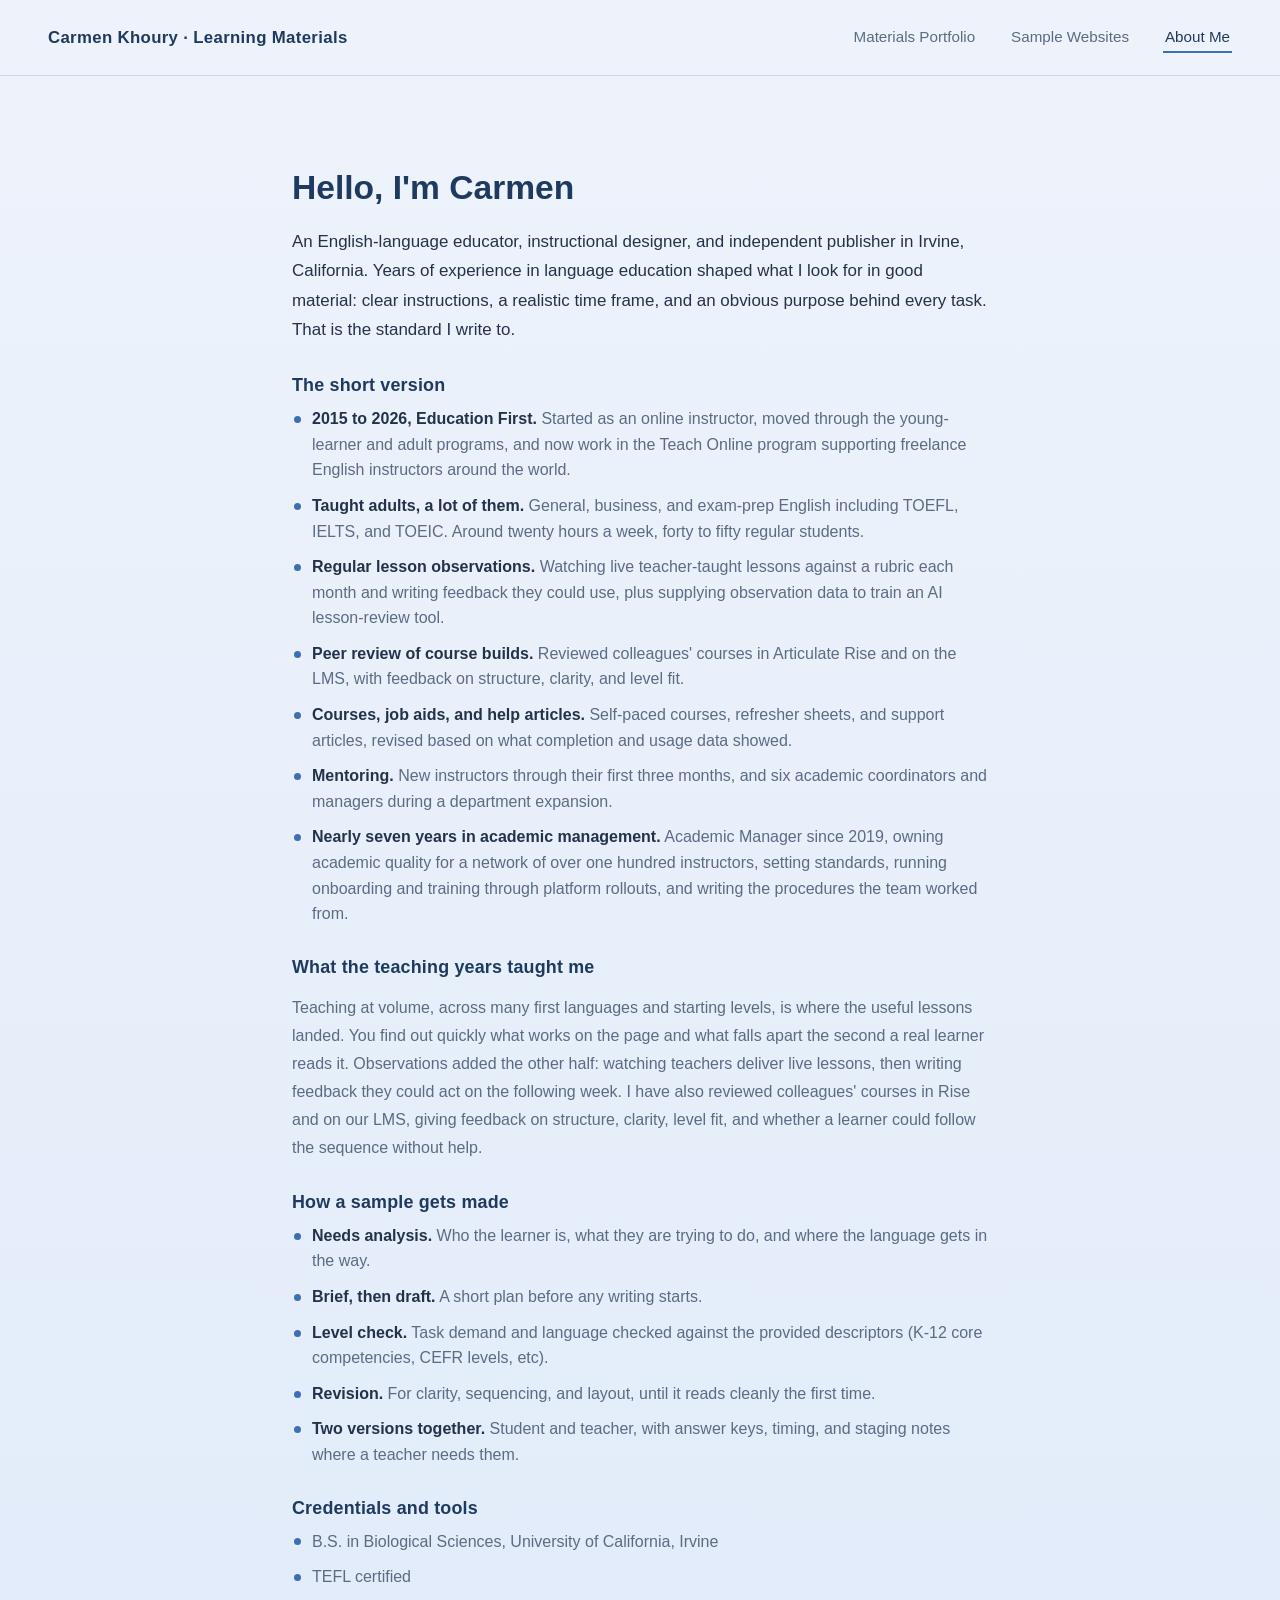
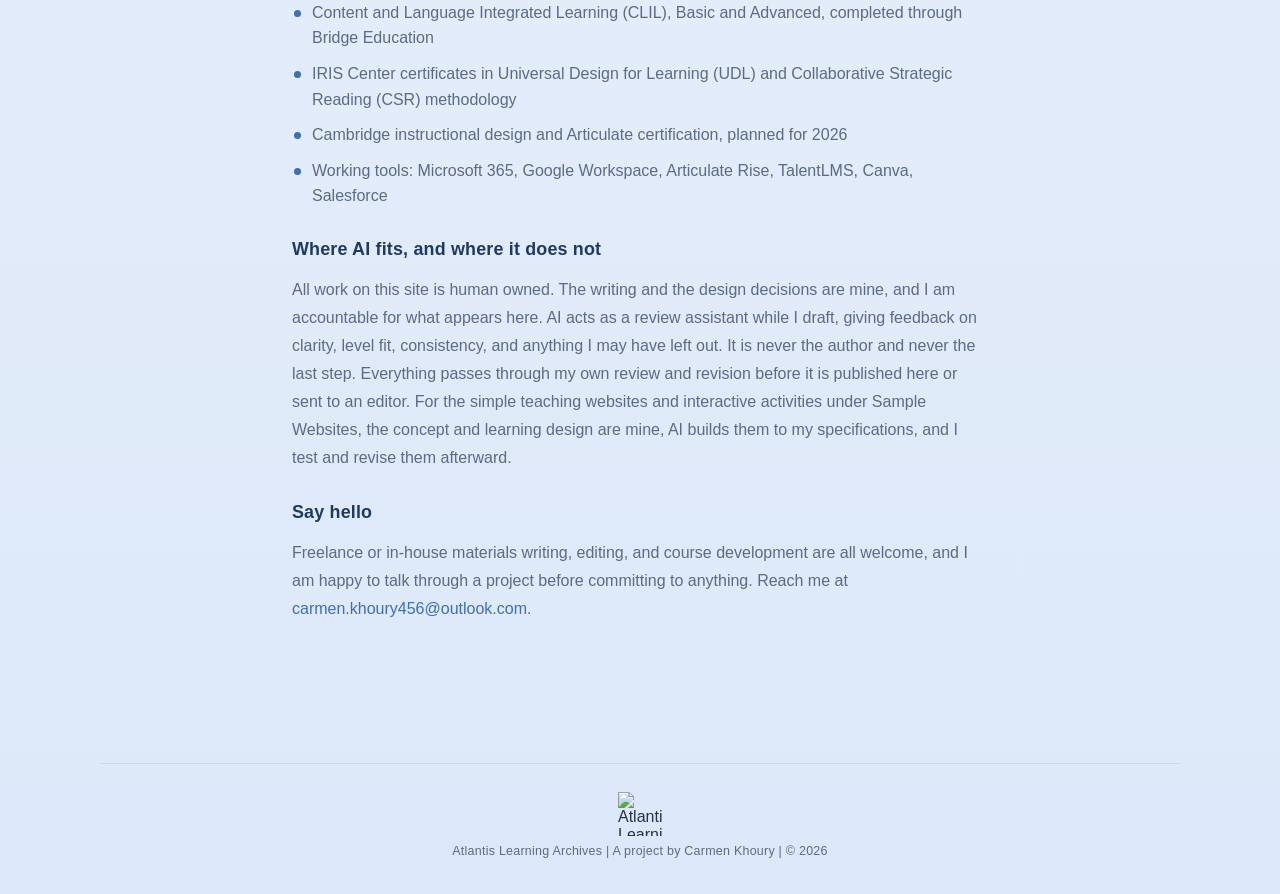
==== about.html @ 85cf46db "Add about.html" ====
<!DOCTYPE html>
<html lang="en">
<head>
<meta charset="UTF-8" />
<meta name="viewport" content="width=device-width, initial-scale=1.0" />
<title>About Me | Carmen Khoury</title>
<link rel="stylesheet" href="styles.css?v=3" />
</head>
<body>

<header class="site-header">
  <div class="brand">Carmen Khoury &middot; Learning Materials</div>
  <nav class="site-nav">
    <a href="index.html">Materials Portfolio</a>
    <a href="sample-websites.html">Sample Websites</a>
    <a href="about.html" class="active">About Me</a>
  </nav>
</header>

<div class="page-content">
  <h1>Hello, I'm Carmen</h1>

  <p class="lede">
    An English-language educator, instructional designer, and independent publisher in Irvine, California. Years of experience in
    language education shaped what I look for in good material: clear instructions, a realistic time frame, and an
    obvious purpose behind every task. That is the standard I write to.
  </p>

  <h2>The short version</h2>
  <ul class="facts">
    <li><strong>2015 to 2026, Education First.</strong> Started as an online instructor, moved through the
      young-learner and adult programs, and now work in the Teach Online program supporting freelance English
      instructors around the world.</li>
    <li><strong>Taught adults, a lot of them.</strong> General, business, and exam-prep English including TOEFL,
      IELTS, and TOEIC. Around twenty hours a week, forty to fifty regular students.</li>
    <li><strong>Regular lesson observations.</strong> Watching live teacher-taught lessons against a rubric each
      month and writing feedback they could use, plus supplying observation data to train an AI lesson-review
      tool.</li>
    <li><strong>Peer review of course builds.</strong> Reviewed colleagues' courses in Articulate Rise and on the
      LMS, with feedback on structure, clarity, and level fit.</li>
    <li><strong>Courses, job aids, and help articles.</strong> Self-paced courses, refresher sheets, and support
      articles, revised based on what completion and usage data showed.</li>
    <li><strong>Mentoring.</strong> New instructors through their first three months, and six academic
      coordinators and managers during a department expansion.</li>
    <li><strong>Nearly seven years in academic management.</strong> Academic Manager since 2019, owning academic
      quality for a network of over one hundred instructors, setting standards, running onboarding and training
      through platform rollouts, and writing the procedures the team worked from.</li>
  </ul>

  <h2>What the teaching years taught me</h2>
  <p>
    Teaching at volume, across many first languages and starting levels, is where the useful lessons landed. You
    find out quickly what works on the page and what falls apart the second a real learner reads it. Observations
    added the other half: watching teachers deliver live lessons, then writing feedback they could act on the
    following week. I have also reviewed colleagues' courses in Rise and on our LMS, giving feedback on structure,
    clarity, level fit, and whether a learner could follow the sequence without help.
  </p>

  <h2>How a sample gets made</h2>
  <ul class="facts">
    <li><strong>Needs analysis.</strong> Who the learner is, what they are trying to do, and where the language
      gets in the way.</li>
    <li><strong>Brief, then draft.</strong> A short plan before any writing starts.</li>
    <li><strong>Level check.</strong> Task demand and language checked against the provided descriptors (K-12 core competencies, CEFR levels, etc).</li>
    <li><strong>Revision.</strong> For clarity, sequencing, and layout, until it reads cleanly the first time.</li>
    <li><strong>Two versions together.</strong> Student and teacher, with answer keys, timing, and staging notes
      where a teacher needs them.</li>
  </ul>

  <h2>Credentials and tools</h2>
  <ul class="facts">
    <li>B.S. in Biological Sciences, University of California, Irvine</li>
    <li>TEFL certified</li>
    <li>Content and Language Integrated Learning (CLIL), Basic and Advanced, completed through Bridge
      Education</li>
    <li>IRIS Center certificates in Universal Design for Learning (UDL) and Collaborative Strategic Reading (CSR)
      methodology</li>
    <li>Cambridge instructional design and Articulate certification, planned for 2026</li>
    <li>Working tools: Microsoft 365, Google Workspace, Articulate Rise, TalentLMS, Canva, Salesforce</li>
  </ul>

  <h2>Where AI fits, and where it does not</h2>
  <p>
    All work on this site is human owned. The writing and the design decisions are mine, and I am accountable for
    what appears here. AI acts as a review assistant while I draft, giving feedback on clarity, level fit,
    consistency, and anything I may have left out. It is never the author and never the last step. Everything
    passes through my own review and revision before it is published here or sent to an editor. For the simple
    teaching websites and interactive activities under Sample Websites, the concept and learning design are mine,
    AI builds them to my specifications, and I test and revise them afterward.
  </p>

  <h2>Say hello</h2>
  <p>
    Freelance or in-house materials writing, editing, and course development are all welcome, and I am happy to
    talk through a project before committing to anything. Reach me at
    <a href="mailto:carmen.khoury456@outlook.com">carmen.khoury456@outlook.com</a>.
  </p>
</div>

<footer class="site-footer">
  <p class="atlantis-credit"><img src="assets/img/atlantis-insignia.png?v=2" alt="Atlantis Learning Archives insignia"><span>Atlantis Learning Archives | A project by Carmen Khoury | © 2026</span></p>
</footer>

</body>
</html>
---- styles.css ----
/* ================================
   Publishing Portfolio — Shared Styles
   Theme: Light Mystic Blue
================================ */

:root {
  --bg-top: #eef3fb;
  --bg-bottom: #dce8f9;
  --card-bg: #ffffff;
  --card-hover-bg: #dbe9fb;
  --accent: #3d6fb4;
  --accent-dark: #1f3a5f;
  --text-main: #23324a;
  --text-muted: #5b6b84;
  --border: #c7d9f0;
  --shadow: 0 6px 18px rgba(31, 58, 95, 0.08);
  --shadow-hover: 0 14px 30px rgba(31, 58, 95, 0.18);
  --radius: 14px;
}

* {
  box-sizing: border-box;
}

html, body {
  margin: 0;
  padding: 0;
  font-family: "Helvetica Neue", Arial, "Segoe UI", sans-serif;
  color: var(--text-main);
  background: linear-gradient(180deg, var(--bg-top) 0%, var(--bg-bottom) 100%);
  min-height: 100vh;
  scroll-behavior: smooth;
}

a {
  text-decoration: none;
  color: inherit;
}

/* ---------- Nav ---------- */
.site-header {
  position: sticky;
  top: 0;
  z-index: 100;
  display: flex;
  align-items: center;
  justify-content: space-between;
  padding: 22px 48px;
  background: rgba(238, 243, 251, 0.85);
  backdrop-filter: blur(8px);
  border-bottom: 1px solid var(--border);
}

.brand {
  font-size: 1.05rem;
  font-weight: 700;
  color: var(--accent-dark);
  letter-spacing: 0.02em;
}

.site-nav {
  display: flex;
  gap: 32px;
}

.site-nav a {
  font-size: 0.95rem;
  font-weight: 500;
  color: var(--text-muted);
  padding: 6px 2px;
  border-bottom: 2px solid transparent;
  transition: color 0.2s ease, border-color 0.2s ease;
}

.site-nav a:hover,
.site-nav a.active {
  color: var(--accent-dark);
  border-bottom-color: var(--accent);
}

/* ---------- Hero ---------- */
.hero {
  max-width: 860px;
  margin: 0 auto;
  padding: 72px 32px 40px;
  text-align: center;
}

.hero h1 {
  font-size: 2.4rem;
  line-height: 1.25;
  color: var(--accent-dark);
  margin-bottom: 18px;
}

.hero p {
  font-size: 1.05rem;
  color: var(--text-muted);
  line-height: 1.7;
}

/* ---------- Section ---------- */
.section-heading {
  max-width: 860px;
  margin: 0 auto;
  padding: 0 32px 28px;
  text-align: center;
}

.section-heading .eyebrow {
  font-size: 0.85rem;
  font-weight: 700;
  text-transform: uppercase;
  letter-spacing: 0.08em;
  color: var(--accent);
  margin-bottom: 8px;
  display: block;
}

.section-heading h2 {
  font-size: 1.8rem;
  color: var(--accent-dark);
  margin: 0;
}

/* ================================
   Project Tabs
================================ */
.project-tabs {
  display: flex;
  flex-wrap: wrap;
  justify-content: center;
  gap: 10px;
  max-width: 1200px;
  margin: 0 auto 36px;
  padding: 0 32px;
}

.tab-button {
  font-family: inherit;
  font-size: 0.88rem;
  font-weight: 600;
  color: var(--text-muted);
  background: var(--card-bg);
  border: 1px solid var(--border);
  border-radius: 999px;
  padding: 10px 20px;
  cursor: pointer;
  transition: background-color 0.2s ease, color 0.2s ease, border-color 0.2s ease, box-shadow 0.2s ease;
}

.tab-button:hover {
  border-color: var(--accent);
  color: var(--accent-dark);
  box-shadow: var(--shadow);
}

.tab-button.active {
  background: var(--accent);
  color: #ffffff;
  border-color: var(--accent);
  box-shadow: var(--shadow-hover);
}

/* ================================
   Panel Stage (one project at a time)
================================ */
.panel-stage {
  max-width: 900px;
  margin: 0 auto;
  padding: 0 32px 90px;
}

.project-panel {
  background: var(--card-bg);
  border: 1px solid var(--border);
  border-radius: var(--radius);
  box-shadow: var(--shadow);
  padding: 40px 44px 36px;
  flex-direction: column;
  animation: panel-fade-in 0.3s ease;
  display: none;
}

.project-panel.active {
  display: flex;
}

@keyframes panel-fade-in {
  from { opacity: 0; transform: translateY(6px); }
  to { opacity: 1; transform: translateY(0); }
}

@media (prefers-reduced-motion: reduce) {
  .project-panel { animation: none; }
}

.project-panel .tag {
  font-size: 0.75rem;
  font-weight: 700;
  text-transform: uppercase;
  letter-spacing: 0.06em;
  color: var(--accent);
  margin-bottom: 12px;
}

.project-panel h3 {
  font-size: 1.55rem;
  color: var(--accent-dark);
  margin: 0 0 16px;
  line-height: 1.3;
}

.project-panel .summary {
  font-size: 0.98rem;
  color: var(--text-muted);
  line-height: 1.65;
  margin-bottom: 20px;
}

.subheading {
  font-size: 0.85rem;
  font-weight: 700;
  text-transform: uppercase;
  letter-spacing: 0.05em;
  color: var(--accent-dark);
  border-bottom: 1px solid var(--border);
  padding-bottom: 6px;
  margin: 22px 0 10px;
}

.objectives-list,
.materials-list {
  margin: 0 0 6px;
  padding-left: 20px;
  font-size: 0.92rem;
  color: var(--text-muted);
  line-height: 1.6;
}

.objectives-list li,
.materials-list li {
  margin-bottom: 6px;
}

.cefr-note,
.design-rationale {
  font-size: 0.92rem;
  color: var(--text-muted);
  line-height: 1.6;
  background: var(--card-hover-bg);
  border-left: 3px solid var(--accent);
  padding: 12px 16px;
  border-radius: 8px;
  margin: 0 0 6px;
}

.design-rationale {
  background: transparent;
  border-left: 3px solid var(--border);
  font-style: italic;
}

.project-panel .editor-heading {
  font-size: 0.8rem;
  font-weight: 700;
  color: var(--text-main);
  margin: 22px 0 6px;
}

.project-panel ul {
  margin: 0 0 18px;
  padding-left: 18px;
  font-size: 0.88rem;
  color: var(--text-muted);
  line-height: 1.55;
}

.project-panel ul li {
  margin-bottom: 5px;
}

.skills-showcased {
  display: flex;
  flex-wrap: wrap;
  gap: 8px;
  margin: 6px 0 20px;
}

.skill-tag {
  display: inline-block;
  background: var(--accent-dark);
  color: #ffffff;
  font-size: 0.75rem;
  font-weight: 600;
  padding: 6px 14px;
  border-radius: 999px;
  white-space: nowrap;
}

.project-preview {
  width: 100%;
  max-width: 520px;
  height: auto;
  border-radius: var(--radius);
  border: 1px solid var(--border);
  box-shadow: var(--shadow);
  margin: 10px 0 20px;
  display: block;
}

.attribution-note {
  font-size: 0.78rem;
  color: var(--text-muted);
  line-height: 1.5;
  margin: 10px 0;
}

.file-specs {
  font-size: 0.82rem;
  font-weight: 600;
  color: var(--text-main);
  margin: 4px 0 18px;
}

.pdf-button {
  display: inline-block;
  text-align: center;
  background: var(--accent);
  color: #ffffff;
  font-size: 0.9rem;
  font-weight: 600;
  padding: 12px 22px;
  border-radius: 8px;
  transition: background-color 0.2s ease;
  margin-top: auto;
  align-self: flex-start;
}

.pdf-button:hover {
  background: var(--accent-dark);
}

/* ---------- Generic page content (About / Sample Websites) ---------- */
.page-content {
  max-width: 760px;
  margin: 0 auto;
  padding: 70px 32px 100px;
}

.page-content h1 {
  font-size: 2.1rem;
  color: var(--accent-dark);
  margin-bottom: 20px;
}

.page-content p {
  font-size: 1rem;
  color: var(--text-muted);
  line-height: 1.75;
  margin-bottom: 16px;
}

.site-card {
  background: var(--card-bg);
  border: 1px solid var(--border);
  border-radius: var(--radius);
  box-shadow: var(--shadow);
  padding: 22px 24px;
  margin-bottom: 18px;
  transition: transform 0.25s ease, background-color 0.25s ease, box-shadow 0.25s ease;
}

.site-card:hover {
  transform: translateY(-6px);
  background-color: var(--card-bg);
  border-color: var(--accent);
  box-shadow: var(--shadow-hover);
}

.site-card h3 {
  margin: 0 0 8px;
  color: var(--accent-dark);
}

.site-card p {
  margin: 0;
  font-size: 0.92rem;
}

.footer {
  text-align: center;
  padding: 30px;
  font-size: 0.8rem;
  color: var(--text-muted);
}

/* ---------- Responsive ---------- */
@media (max-width: 900px) {
  .project-tabs {
    justify-content: flex-start;
    overflow-x: auto;
    flex-wrap: nowrap;
    padding-bottom: 6px;
  }
  .tab-button {
    flex: 0 0 auto;
  }
  .panel-stage {
    padding: 0 20px 70px;
  }
  .project-panel {
    padding: 28px 22px 26px;
  }
  .site-header {
    padding: 18px 24px;
  }
  .site-nav {
    gap: 18px;
  }
}

/* ---------- About / inner page subheadings ---------- */
.page-content h2 {
  font-size: 1.12rem;
  color: var(--accent-dark);
  margin: 30px 0 8px;
  letter-spacing: 0.01em;
}

.page-content a {
  color: var(--accent);
}

/* ---------- About page lede and fact lists ---------- */
.page-content .lede {
  font-size: 1.06rem;
  color: var(--text-main);
  margin-bottom: 6px;
}

.page-content ul.facts {
  list-style: none;
  padding-left: 0;
  margin: 10px 0 4px;
}

.page-content ul.facts li {
  position: relative;
  padding-left: 20px;
  margin-bottom: 10px;
  color: var(--text-muted);
  line-height: 1.6;
}

.page-content ul.facts li::before {
  content: "";
  position: absolute;
  left: 2px;
  top: 0.62em;
  width: 7px;
  height: 7px;
  border-radius: 50%;
  background: var(--accent);
}

.page-content ul.facts li strong {
  color: var(--text-main);
}

/* ---------- Featured site card ---------- */
.site-card--feature { padding: 28px 32px 24px; }
.site-card .sc-kicker {
  display: inline-block; font-size: 0.72rem; font-weight: 700; letter-spacing: 0.08em;
  text-transform: uppercase; color: var(--accent); margin-bottom: 8px;
}
.site-card p.sc-lede { font-size: 0.98rem; margin: 0 0 20px; max-width: 68ch; }
.sc-phases {
  list-style: none; padding: 0; margin: 0 0 20px;
  display: grid; grid-template-columns: repeat(5, 1fr); gap: 8px; counter-reset: ph;
}
.sc-phases li {
  counter-increment: ph; background: var(--bg-top); border: 1px solid var(--border);
  border-radius: 10px; padding: 10px 12px; font-size: 0.8rem; color: var(--text-muted); line-height: 1.35;
}
.sc-phases li::before {
  content: counter(ph); display: inline-grid; place-items: center; width: 20px; height: 20px;
  border-radius: 50%; background: var(--card-bg); border: 1px solid var(--border);
  font-size: 0.7rem; font-weight: 700; color: var(--accent); margin-bottom: 6px;
}
.sc-phases li b { display: block; color: var(--accent-dark); font-size: 0.88rem; margin-bottom: 2px; }
.sc-points { list-style: none; padding: 0; margin: 0 0 24px; }
.sc-points li {
  position: relative; padding-left: 18px; margin-bottom: 8px;
  font-size: 0.92rem; color: var(--text-muted); line-height: 1.55;
}
.sc-points li::before {
  content: ""; position: absolute; left: 2px; top: 0.6em;
  width: 7px; height: 7px; border-radius: 2px; background: var(--accent);
}
.sc-points li b { color: var(--text-main); }
.sc-links {
  display: flex; justify-content: center; flex-wrap: wrap; gap: 12px;
  padding-top: 20px; border-top: 1px solid var(--border);
}
.page-content a.sc-btn {
  display: inline-flex; align-items: center; gap: 8px; padding: 10px 20px;
  border-radius: 999px; border: 1px solid var(--accent); font-size: 0.9rem; font-weight: 600;
  color: var(--accent); background: var(--card-bg);
  transition: background-color .2s ease, color .2s ease, transform .2s ease;
}
.page-content a.sc-btn:hover { background: var(--card-hover-bg); transform: translateY(-1px); }
.page-content a.sc-btn--primary { background: var(--accent); color: #fff; }
.page-content a.sc-btn--primary:hover { background: var(--accent-dark); color: #fff; }
.page-content a.sc-btn:focus-visible { outline: 2px solid var(--accent-dark); outline-offset: 3px; }
.site-card p.sc-credit { text-align: center; font-size: 0.82rem; margin: 16px 0 0; }
.sc-credit span {
  display: inline-block; font-size: 0.68rem; font-weight: 700; letter-spacing: 0.08em; text-transform: uppercase;
  color: var(--accent-dark); background: var(--bg-top); border: 1px solid var(--border);
  border-radius: 999px; padding: 2px 10px; margin-right: 8px; vertical-align: 1px;
}
@media (max-width: 700px) {
  .site-card--feature { padding: 22px 20px 20px; }
  .sc-phases { grid-template-columns: 1fr 1fr; }
  .sc-phases li:last-child { grid-column: 1 / -1; }
  .sc-credit span { display: table; margin: 0 auto 6px; }
}

/* ---------- Atlantis Learning Archives credit ---------- */
.atlantis-credit {
  display: flex; flex-direction: column; align-items: center; gap: 8px;
  margin: 0 0 12px; text-align: center;
}
.atlantis-credit img { width: 44px; height: 44px; display: block; }
.atlantis-credit span { font-size: 0.78rem; letter-spacing: 0.02em; color: var(--text-muted); }

/* ---------- Shared Atlantis footer ---------- */
.site-footer {
  max-width: 1080px; margin: 24px auto 0; padding: 28px 24px 36px;
  border-top: 1px solid var(--border); text-align: center;
}
.site-footer .atlantis-credit { margin: 0; }
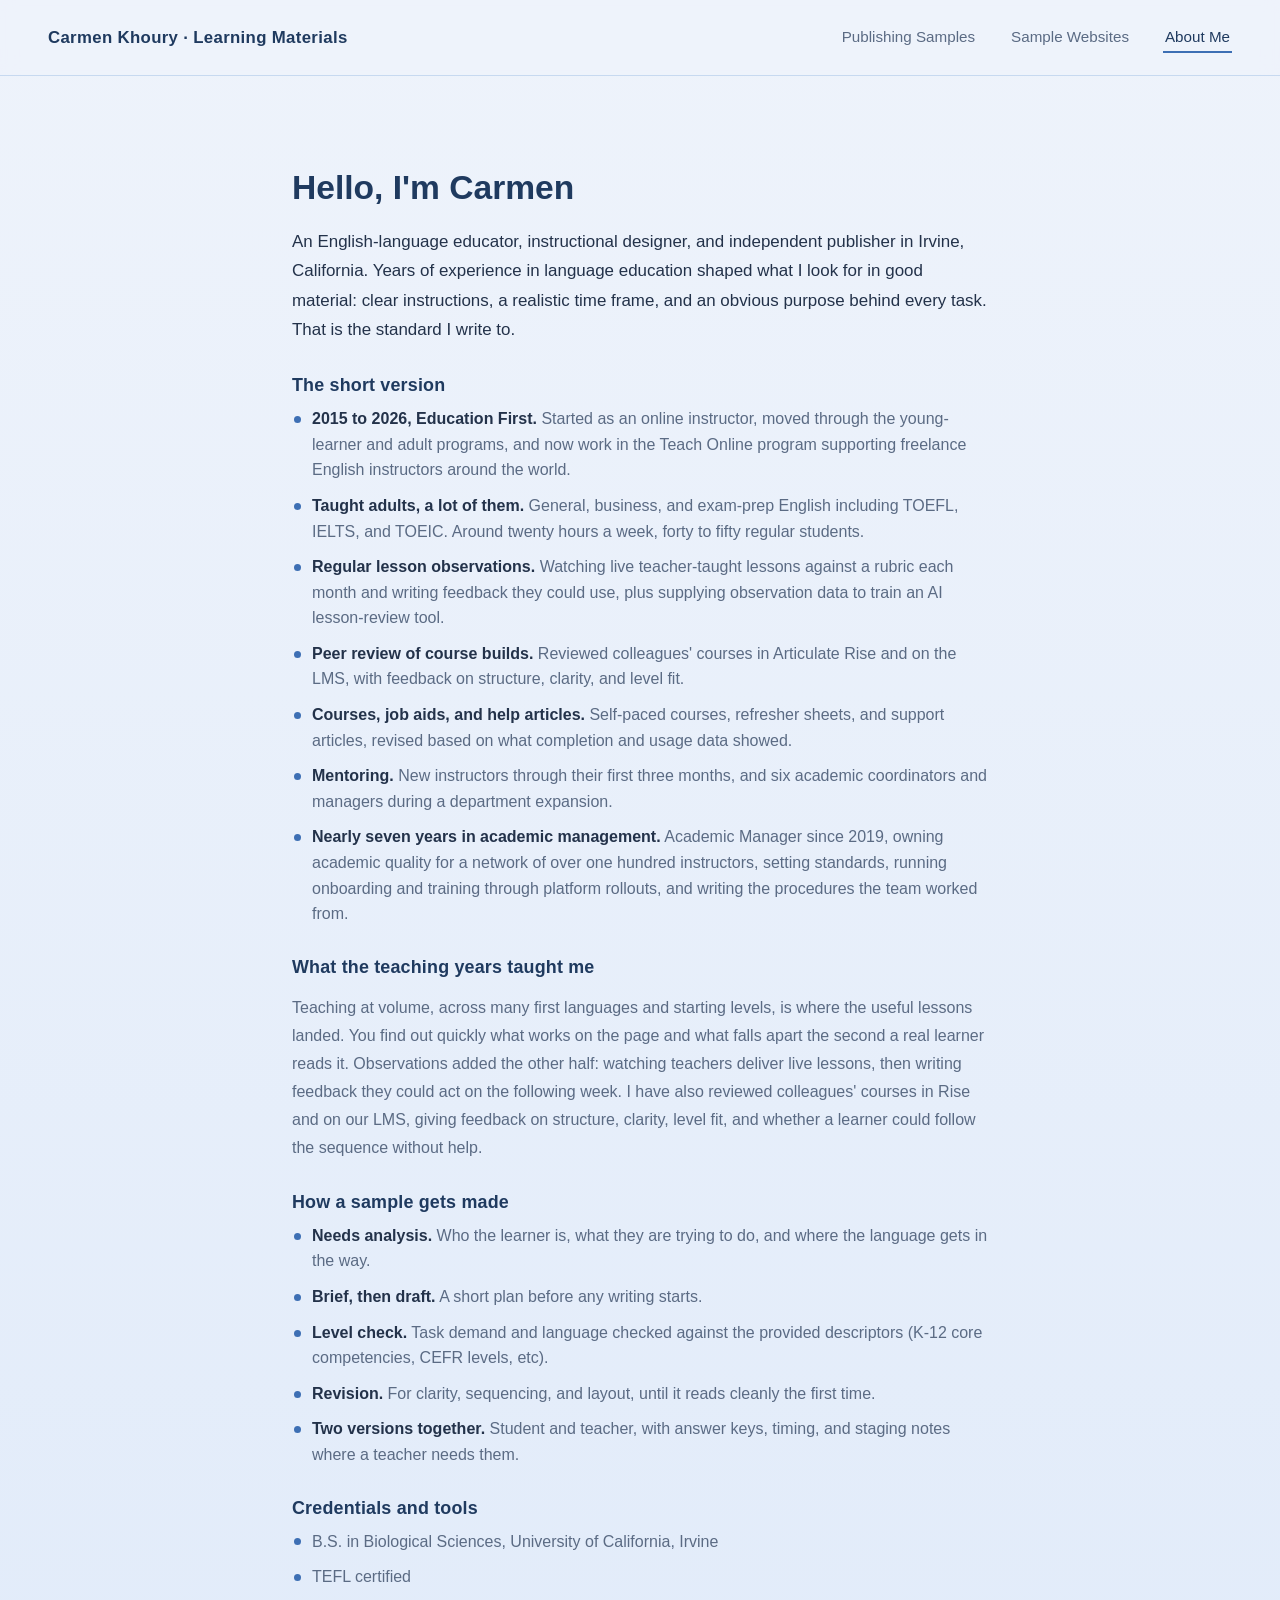
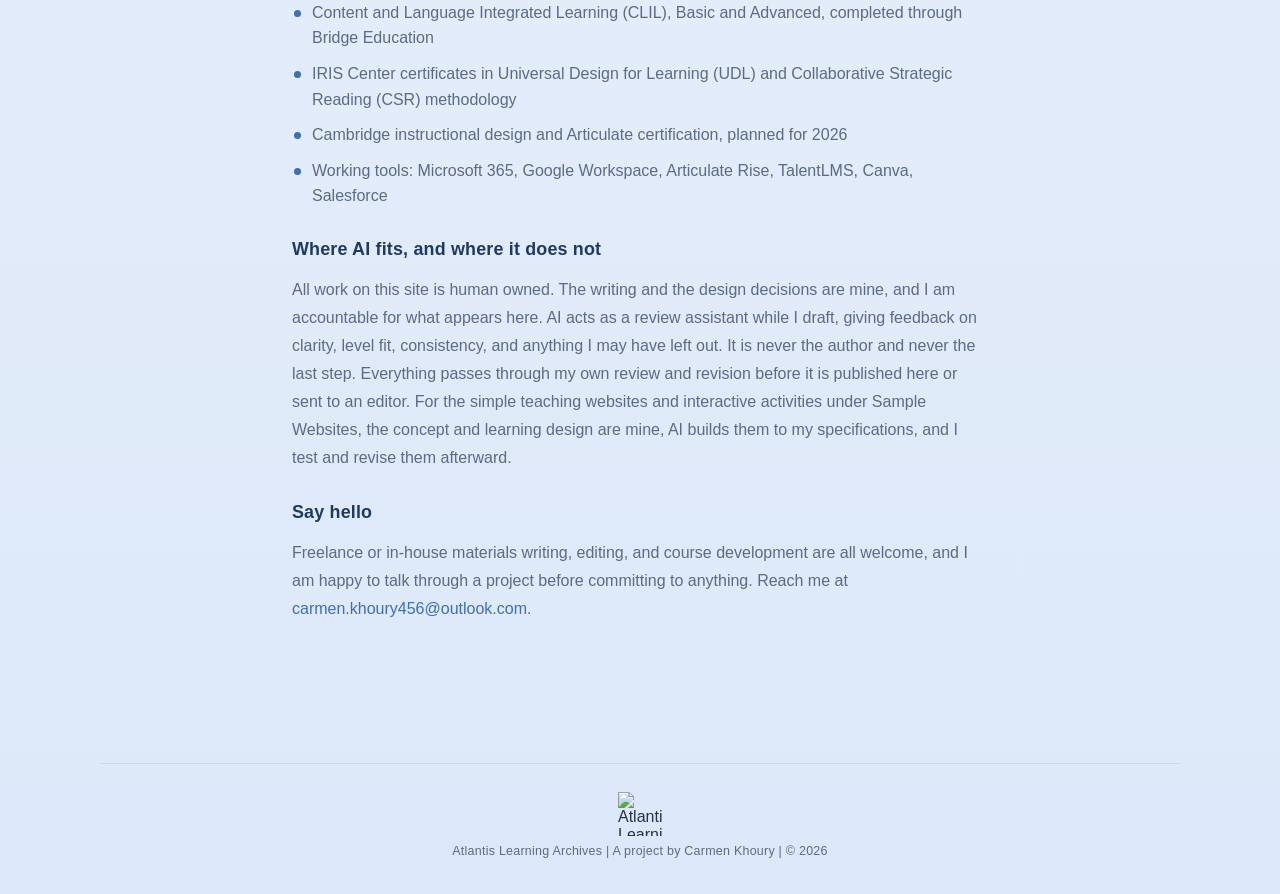
==== commit 2abac89f: "Center tabs, single orange-band site buttons, rename nav to Publishing Samples" ====
--- a/about.html
+++ b/about.html
@@ -11,7 +11,7 @@
 <header class="site-header">
   <div class="brand">Carmen Khoury &middot; Learning Materials</div>
   <nav class="site-nav">
-    <a href="index.html">Materials Portfolio</a>
+    <a href="index.html">Publishing Samples</a>
     <a href="sample-websites.html">Sample Websites</a>
     <a href="about.html" class="active">About Me</a>
   </nav>
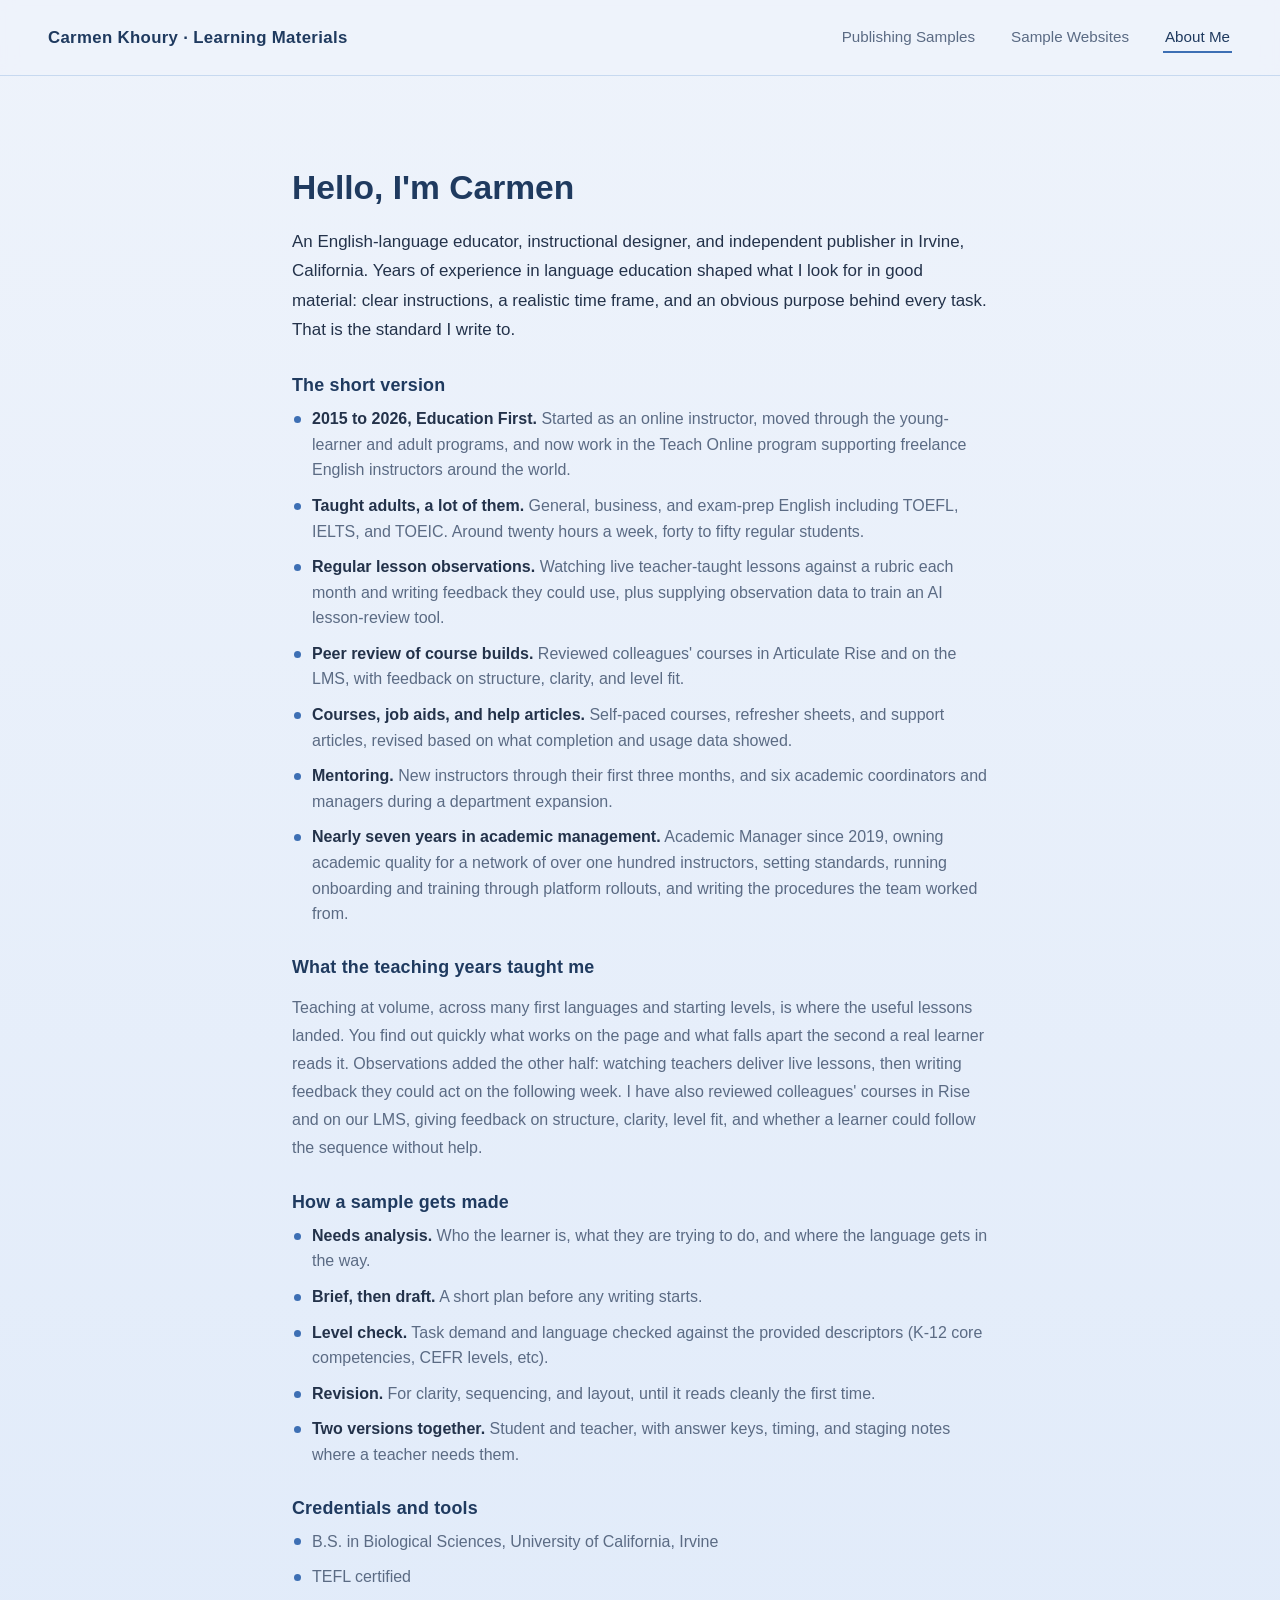
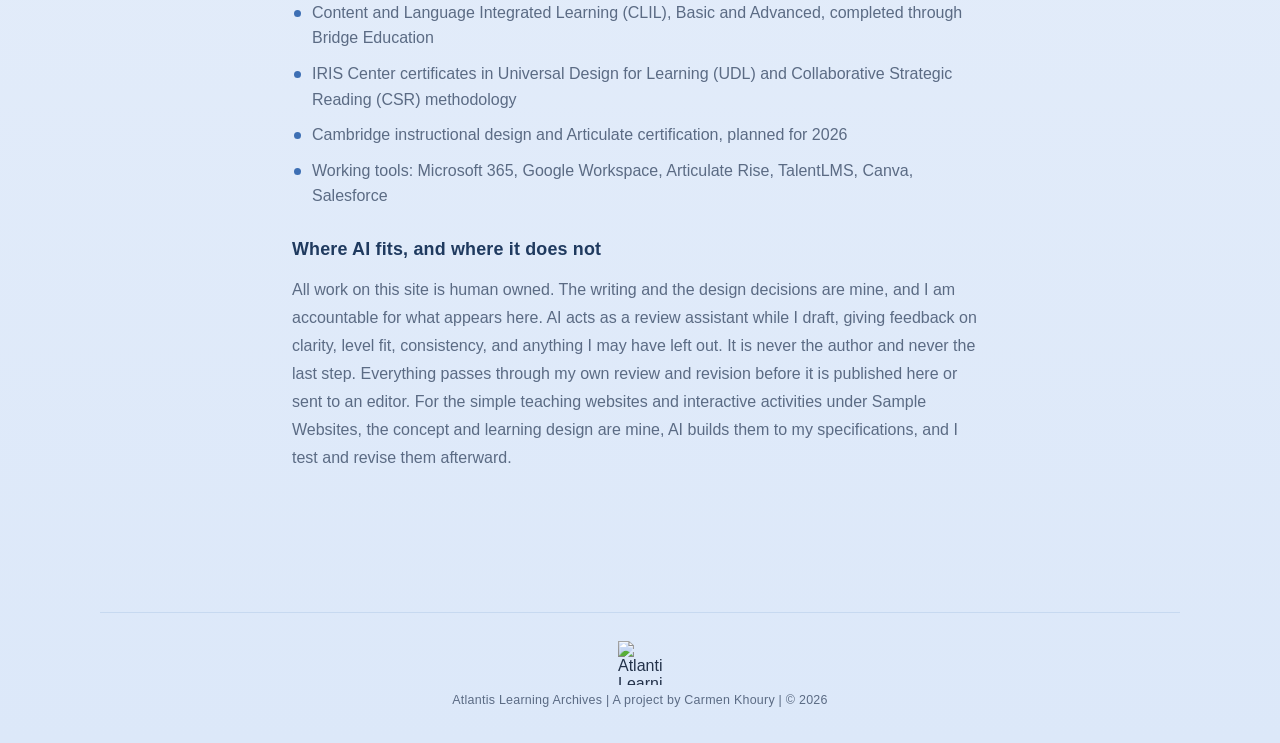
==== commit 2be61d02: "Update about.html" ====
--- a/about.html
+++ b/about.html
@@ -88,13 +88,6 @@
     teaching websites and interactive activities under Sample Websites, the concept and learning design are mine,
     AI builds them to my specifications, and I test and revise them afterward.
   </p>
-
-  <h2>Say hello</h2>
-  <p>
-    Freelance or in-house materials writing, editing, and course development are all welcome, and I am happy to
-    talk through a project before committing to anything. Reach me at
-    <a href="mailto:carmen.khoury456@outlook.com">carmen.khoury456@outlook.com</a>.
-  </p>
 </div>
 
 <footer class="site-footer">
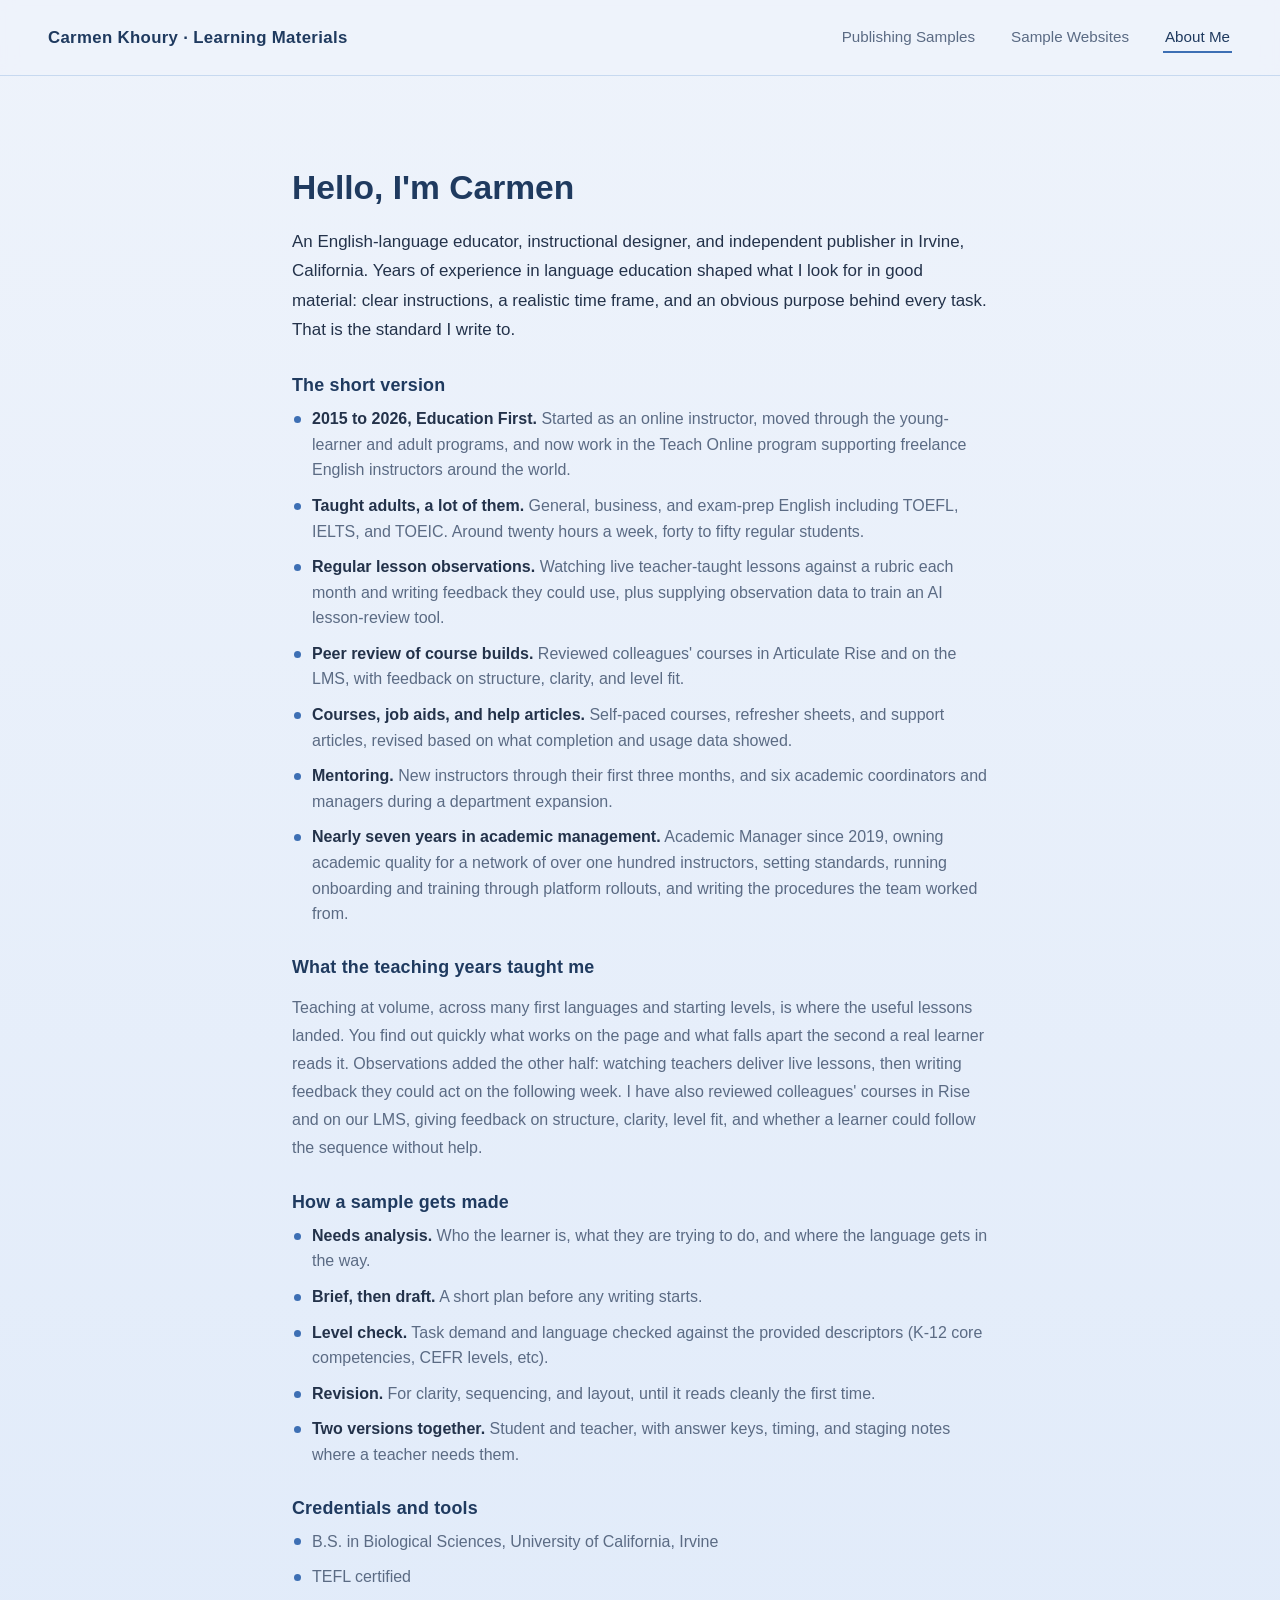
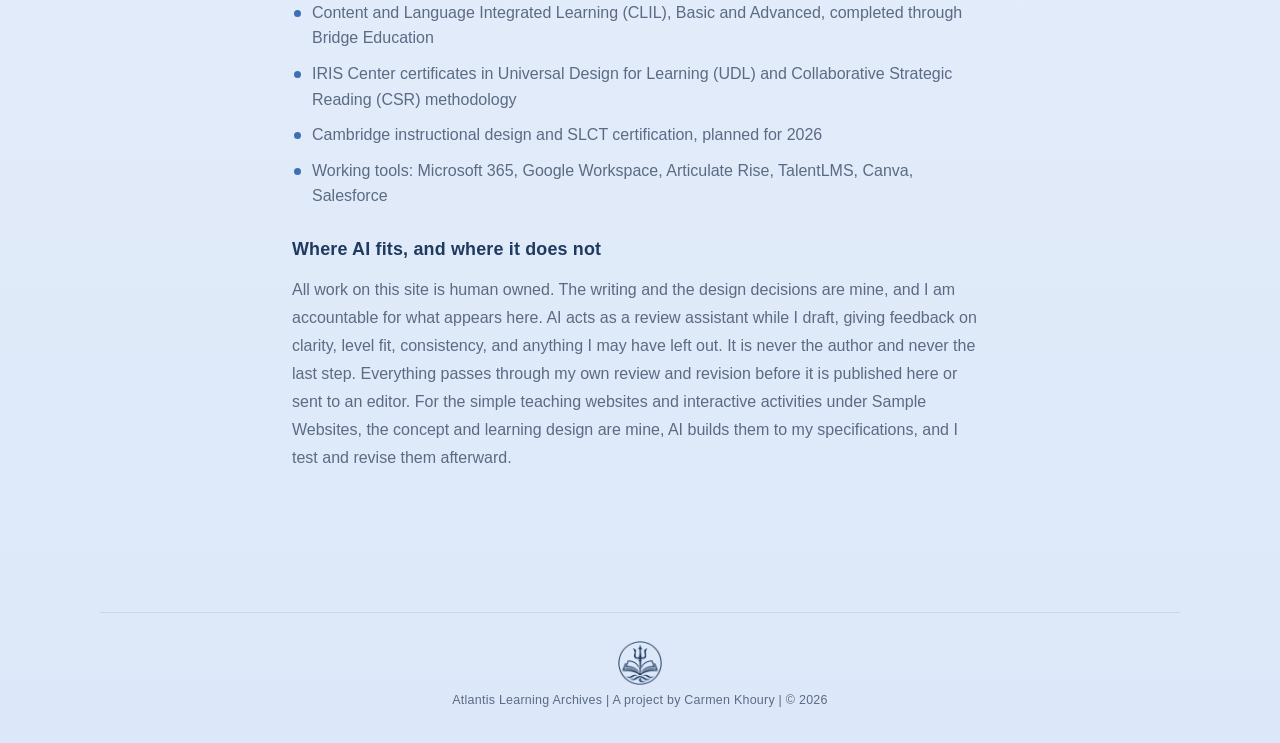
==== commit e0c0a8aa: "Update about.html" ====
--- a/about.html
+++ b/about.html
@@ -75,7 +75,7 @@
       Education</li>
     <li>IRIS Center certificates in Universal Design for Learning (UDL) and Collaborative Strategic Reading (CSR)
       methodology</li>
-    <li>Cambridge instructional design and Articulate certification, planned for 2026</li>
+    <li>Cambridge instructional design and SLCT certification, planned for 2026</li>
     <li>Working tools: Microsoft 365, Google Workspace, Articulate Rise, TalentLMS, Canva, Salesforce</li>
   </ul>
 
